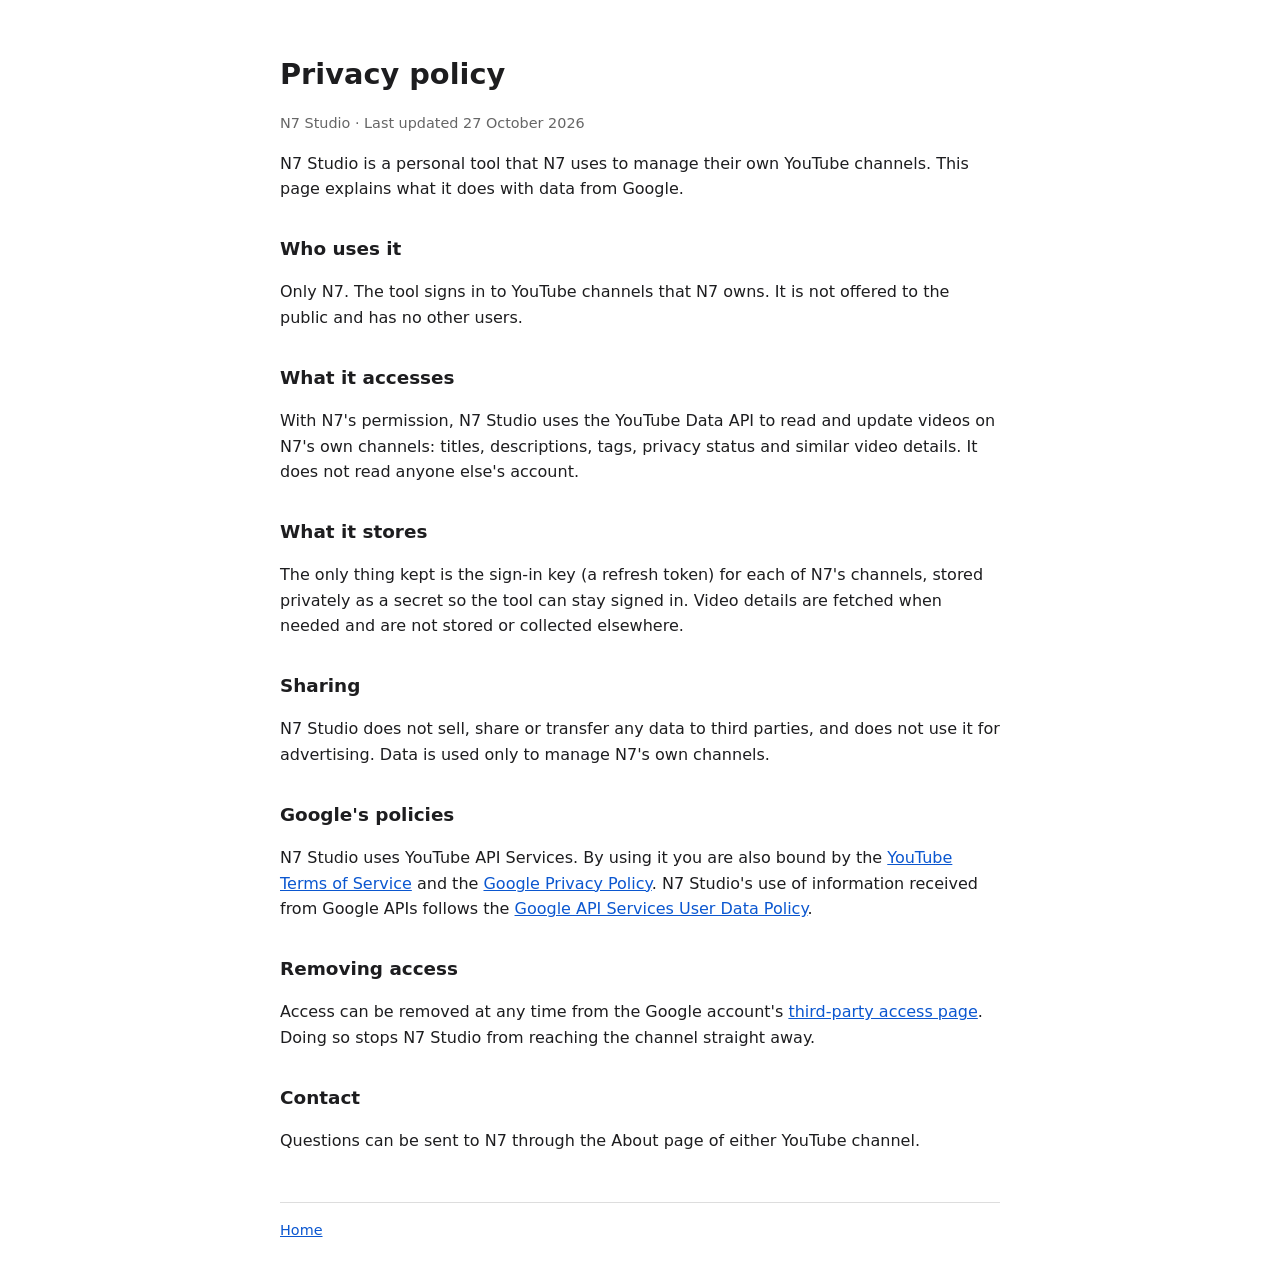
==== privacy.html @ 53b1f1d8 "Add N7 Studio home page and privacy policy Co-Authored-By: Claude Opus 5.5 <noreply@anthropic.com> C" ====
<!doctype html>
<html lang="en">
<head>
<meta charset="utf-8">
<meta name="viewport" content="width=device-width, initial-scale=1">
<title>N7 Studio Privacy Policy</title>
<link rel="stylesheet" href="style.css">
</head>
<body>
<h1>Privacy policy</h1>
<p class="muted">N7 Studio · Last updated 27 October 2026</p>

<p>N7 Studio is a personal tool that N7 uses to manage their own YouTube
channels. This page explains what it does with data from Google.</p>

<h2>Who uses it</h2>
<p>Only N7. The tool signs in to YouTube channels that N7 owns. It is not
offered to the public and has no other users.</p>

<h2>What it accesses</h2>
<p>With N7's permission, N7 Studio uses the YouTube Data API to read and update
videos on N7's own channels: titles, descriptions, tags, privacy status and
similar video details. It does not read anyone else's account.</p>

<h2>What it stores</h2>
<p>The only thing kept is the sign-in key (a refresh token) for each of N7's
channels, stored privately as a secret so the tool can stay signed in. Video
details are fetched when needed and are not stored or collected elsewhere.</p>

<h2>Sharing</h2>
<p>N7 Studio does not sell, share or transfer any data to third parties, and
does not use it for advertising. Data is used only to manage N7's own
channels.</p>

<h2>Google's policies</h2>
<p>N7 Studio uses YouTube API Services. By using it you are also bound by the
<a href="https://www.youtube.com/t/terms">YouTube Terms of Service</a> and the
<a href="https://policies.google.com/privacy">Google Privacy Policy</a>.
N7 Studio's use of information received from Google APIs follows the
<a href="https://developers.google.com/terms/api-services-user-data-policy">Google API Services User Data Policy</a>.</p>

<h2>Removing access</h2>
<p>Access can be removed at any time from the Google account's
<a href="https://myaccount.google.com/permissions">third-party access page</a>.
Doing so stops N7 Studio from reaching the channel straight away.</p>

<h2>Contact</h2>
<p>Questions can be sent to N7 through the About page of either YouTube channel.</p>

<footer><a href="index.html">Home</a></footer>
</body>
</html>
---- style.css ----
body{font-family:system-ui,-apple-system,Segoe UI,Roboto,sans-serif;max-width:720px;margin:0 auto;padding:32px 16px;line-height:1.6;color:#1d1d1f;background:#fff}
h1{font-size:1.8rem;margin-bottom:.2rem}
h2{font-size:1.15rem;margin-top:2rem}
a{color:#0b57d0}
.muted{color:#666;font-size:.9rem}
footer{margin-top:3rem;border-top:1px solid #ddd;padding-top:1rem;font-size:.9rem;color:#666}
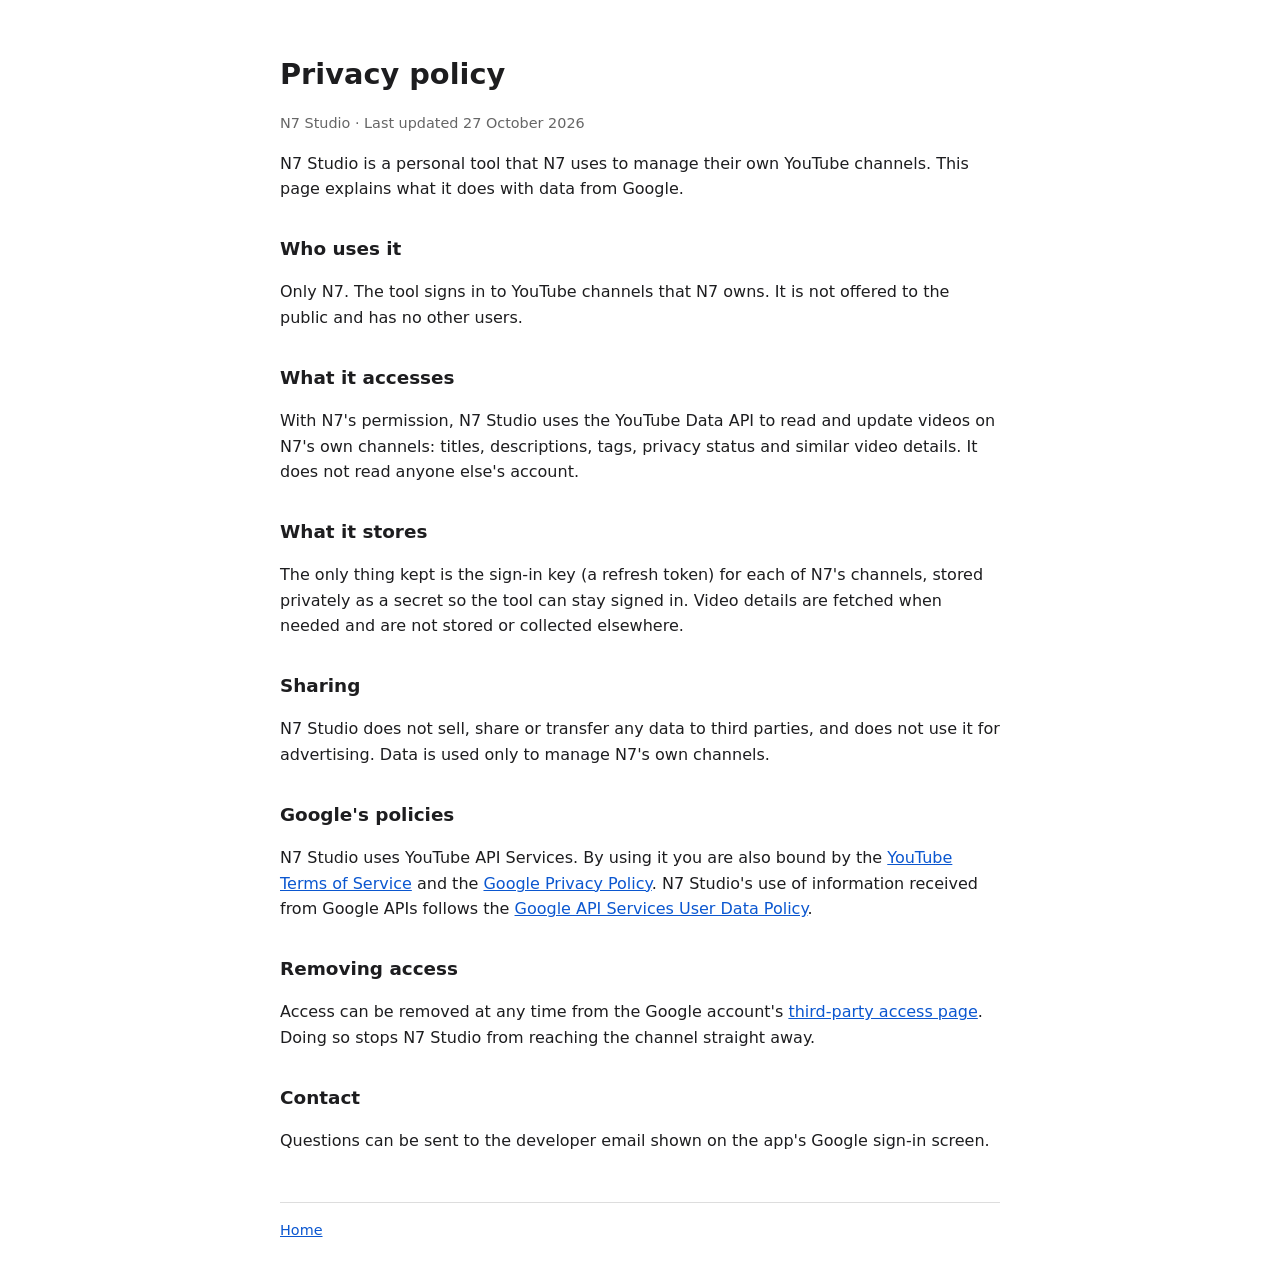
==== commit 90f05ef6: "Remove channel links from the public pages Co-Authored-By: Claude Opus 5.5 <noreply@anthropic.com> C" ====
--- a/privacy.html
+++ b/privacy.html
@@ -45,7 +45,7 @@
 Doing so stops N7 Studio from reaching the channel straight away.</p>
 
 <h2>Contact</h2>
-<p>Questions can be sent to N7 through the About page of either YouTube channel.</p>
+<p>Questions can be sent to the developer email shown on the app's Google sign-in screen.</p>
 
 <footer><a href="index.html">Home</a></footer>
 </body>
